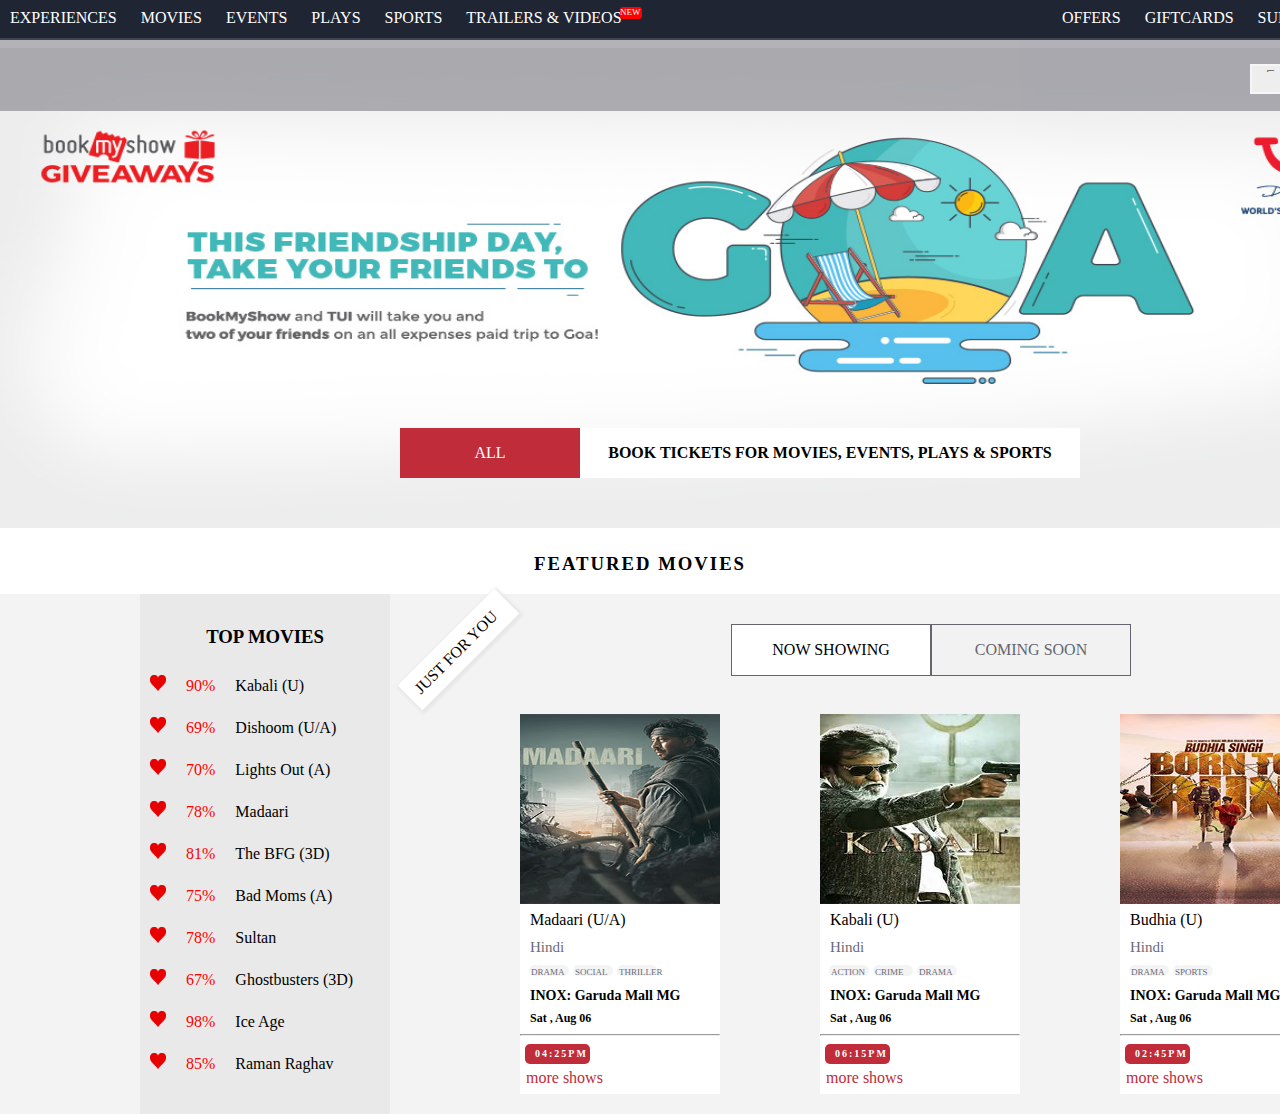
==== index.html @ c2e97b48 "Adding Files for book my show moc" ====
<html>
<head>
	<title>Book My Show </title>
	<link rel="stylesheet" type="text/css" href="./style/style.css">
	<link rel="stylesheet" type="text/css" href="./style/fonts.css">
	<script type="text/javascript" src="./js/script.js"></script>
	<script type="text/javascript">
		var loaded1 = false;
		function menuClicked(event) {
				console.log(event.innerHTML);
		}
		function bookMadaari(){

		}
		function AllMenuLoaded() {

			document.getElementById('allSubMenu').style.display = 'block';
		}

		function AllMenuUnloaded() {
			document.getElementById('allSubMenu').style.display = 'none';
		}
		function AllSubMenuLoaded() {
			
			document.getElementById('allSubMenu').style.display = 'block';
		}

		function AllSubMenuUnLoaded() {
				
			document.getElementById('allSubMenu').style.display = 'none';
		}
		function spanOver(event) {
			event.style.color = "green";
		}
		function spanOut(event) {
			event.style.color = "white";
		}

		function findCity() {
			if(!loaded1){
				document.getElementById('searchCity').style.display = 'block';
				loaded1 = true;
			}
			else {
				document.getElementById('searchCity').style.display = 'none';
				loaded1 = false;
			}
			
		}
		var IndianCities = ["Bengaluru" ,"Lucknow" , "Delhi" , "Noida"];

		function cityEntered() {
			document.getElementById('cityTable').innerHTML = "";
			var searchedCities = [];
			var searchValue = document.getElementById('cityInput').value;
			if(searchValue.length > 0){
				for(var i = 0; i<IndianCities.length ; i++){
					if(IndianCities[i].toLowerCase().indexOf(searchValue.toLowerCase()) != -1){
						searchedCities.push(IndianCities[i]);
					}
				}
				var tableBody = document.getElementById('cityTable');
				document.getElementById('searchedCities').style.display = 'block';
				for(var i = 0; i<searchedCities.length ; i++){
					var tableRow = document.createElement('tr');
					var tableCell = document.createElement('td');
					tableCell.innerHTML = searchedCities[i];
					tableCell.onmouseover = function() {cellMouseOver(this)};
					tableCell.onmouseout = function() {cellMouseOut(this)};
					tableCell.onclick = function() {cellClicked(this)};
					tableRow.appendChild(tableCell);
					tableBody.appendChild(tableRow);

				}
			}
			else {
				document.getElementById('searchedCities').style.display = 'none';
			}
		}

		function cellMouseOver(event) {
			event.style.backgroundColor = "#F0F0B0";
		}
		function cellMouseOut(event) {
			event.style.backgroundColor = "#F4F4F4";
		}
		function cellClicked(event) {
			document.getElementById('searchedCities').style.display = 'none';
			document.getElementById('citySpan').innerHTML = "You'r in "+event.innerHTML;
			document.getElementById('cityInput').value = "";
			document.getElementById('searchCity').style.display = 'none';
			loaded1 = false;
		}
	</script>
</head>
<body>
	<div id="topDiv">
		<div id="leftmenu">
			<span onmouseover="spanOver(this)" onmouseout="spanOut(this)">EXPERIENCES</span>
			<span onmouseover="spanOver(this)" onmouseout="spanOut(this)">MOVIES</span>
			<span onmouseover="spanOver(this)" onmouseout="spanOut(this)">EVENTS</span>
			<span onmouseover="spanOver(this)" onmouseout="spanOut(this)">PLAYS</span>
			<span onmouseover="spanOver(this)" onmouseout="spanOut(this)">SPORTS</span>
			<span onmouseover="spanOver(this)" onmouseout="spanOut(this)">TRAILERS & VIDEOS
				<div id="newTag">NEW</div>
			</span>
		</div>
		<div id="rightmenu">
			<span>OFFERS</span>
			<span>GIFTCARDS</span>
			<span>SUPPORT</span>
			<span id="citySpan" onclick="findCity()"><a href="#">You'r In</a></span>
		</div>
	</div>
	<div id="searchCity">
		<div id="searchCitySub">
			<input id="cityInput" type="text" name="" placeholder="ENTER YOUR CITY" onkeyup="cityEntered()" />
		</div>
	</div>
	<div id="searchedCities">
			<table class="cityTables">
				<tbody id="cityTable">
					
				</tbody>
			</table>
		</div>
	<div id="secondDiv">
		<div id="logoDiv"></div>
		<div id="langDiv">
			<select id="languageSelect" defaultValue="English">
				<option>English</option>
				<option>Hindi</option>
			</select>
		</div>
	</div>#
	<div id="carouselDiv">
		<img id="carouselimg" src="./Images/carousel1.jpg"/>
	</div>
	<div id="allSubMenu">
		<div class="subMenuAll" onclick="menuClicked(this)" onmouseover="AllMenuLoaded()" onmouseout="AllMenuUnloaded()">MOVIES</div>
		<div class="subMenuAll" onclick="menuClicked(this)" onmouseover="AllMenuLoaded()" onmouseout="AllMenuUnloaded()">EVENTS</div>
		<div class="subMenuAll" onclick="menuClicked(this)" onmouseover="AllMenuLoaded()" onmouseout="AllMenuUnloaded()">PLAYS</div>
		<div class="subMenuAll" onclick="menuClicked(this)" onmouseover="AllMenuLoaded()" onmouseout="AllMenuUnloaded()">SPORTS</div>
	</div>
	<div id="searchContainerDiv">
		<div id="searchDiv">
			<div id="allDiv" onmouseover="AllSubMenuLoaded()" onmouseleave="AllSubMenuUnLoaded()">
				<span class="spanWhite">All</span>
			</div>
			<div id="searchInnerDiv">
				<span class="spanBlack"><strong>Book Tickets for Movies, Events, Plays & Sports</strong></span>
			</div>
		</div>
	</div>
	<div id="sectionHeader">
		<h3> <span>FEATURED MOVIES </span></h3>
	</div>
	<div id="moviesDiv">
		<div id="moviesSubDiv">
			<div id="topMoviesDiv">
				<div class="topMovies">
					<h3>
						TOP MOVIES		
					</h3>
				</div>
				<div id="topMoviesList">
					<div class="movieListId"><span><img class="heart-image" src="./Images/like.jpg"/></span><span class="percent">90%</span><span class="movieName">Kabali (U)</span></div>
					<div class="movieListId"><span><img class="heart-image" src="./Images/like.jpg"/></span><span class="percent">69%</span><span class="movieName">Dishoom (U/A)</span></div>
					<div class="movieListId"><span><img class="heart-image" src="./Images/like.jpg"/></span><span class="percent">70%</span><span class="movieName">Lights Out (A)</span></div>
					<div class="movieListId"><span><img class="heart-image" src="./Images/like.jpg"/></span><span class="percent">78%</span><span class="movieName">Madaari</span></div>
					<div class="movieListId"><span><img class="heart-image" src="./Images/like.jpg"/></span><span class="percent">81%</span><span class="movieName">The BFG (3D)</span></div>
					<div class="movieListId"><span><img class="heart-image" src="./Images/like.jpg"/></span><span class="percent">75%</span><span class="movieName">Bad Moms (A)</span></div>
					<div class="movieListId"><span><img class="heart-image" src="./Images/like.jpg"/></span><span class="percent">78%</span><span class="movieName">Sultan</span></div>
					<div class="movieListId"><span><img class="heart-image" src="./Images/like.jpg"/></span><span class="percent">67%</span><span class="movieName">Ghostbusters (3D)</span></div>
					<div class="movieListId"><span><img class="heart-image" src="./Images/like.jpg"/></span><span class="percent">98%</span><span class="movieName">Ice Age</span></div>
					<div class="movieListId"><span><img class="heart-image" src="./Images/like.jpg"/></span><span class="percent">85%</span><span class="movieName">Raman Raghav</span></div>
				</div>
			</div>
			<div id="nowShowingDiv">
				<div id="justDiv">
					<span>JUST FOR YOU</span>
				</div>
				<div id="nowShowingTab">
					<div id="showing">
						<span>NOW SHOWING</span>
					</div>
					<div id="comingsoon">
						<span>COMING SOON</span>
					</div>
				</div><br/>
				<div id="movieBanner">
					<div id="movieBanner1">
						<div class="imageMovie"><img src="./Images/madaari.jpg"/></div>
						<div class="movieName"><span>Madaari (U/A)</span></div>
						<div class="movieLanguage"><span>Hindi</span></div>
						<div class="jonner">
							<div class="jonnerItem">DRAMA</div>
							<div class="jonnerItem">SOCIAL</div>
							<div class="jonnerItem">THRILLER</div>
						</div>
						<div class="hallName">
							<span>
								<strong>INOX: Garuda Mall MG</strong>
							</span>
						</div>
						<div class="movieDate">
							<span>
								<strong>Sat , Aug 06</strong>
							</span>
						</div>
						<div>
							<hr/>
						</div>
						<div class="movieTime">
							<span><a href="book.html"><strong>04:25PM</strong></a></span>
						</div>
						<div class="moreShows">
							<span>
								more shows
							</span>
						</div>
					</div>
					<div id="movieBanner2">
						<div class="imageMovie"><img src="./Images/kabali.jpg"/></div>
						<div class="movieName"><span>Kabali (U)</span></div>
						<div class="movieLanguage"><span>Hindi</span></div>
						<div class="jonner">
							<div class="jonnerItem">ACTION</div>
							<div class="jonnerItem">CRIME</div>
							<div class="jonnerItem">DRAMA</div>
						</div>
						<div class="hallName">
							<span>
								<strong>INOX: Garuda Mall MG</strong>
							</span>
						</div>
						<div class="movieDate">
							<span>
								<strong>Sat , Aug 06</strong>
							</span>
						</div>
						<div>
							<hr/>
						</div>
						<div class="movieTime">
							<span><strong>06:15PM</strong></span>
						</div>
						<div class="moreShows">
							<span>
								more shows
							</span>
						</div>
					</div>
					<div id="movieBanner3">
						<div class="imageMovie"><img src="./Images/budhia.jpg"/></div>
						<div class="movieName"><span>Budhia (U)</span></div>
						<div class="movieLanguage"><span>Hindi</span></div>
						<div class="jonner">
							<div class="jonnerItem">DRAMA</div>
							<div class="jonnerItem">SPORTS</div>
						</div>
						<div class="hallName">
							<span>
								<strong>INOX: Garuda Mall MG</strong>
							</span>
						</div>
						<div class="movieDate">
							<span>
								<strong>Sat , Aug 06</strong>
							</span>
						</div>
						<div>
							<hr/>
						</div>
						<div class="movieTime">
							<span><strong>02:45PM</strong></span>
						</div>
						<div class="moreShows">
							<span>
								more shows
							</span>
						</div>
					</div>
				</div>
			</div>
		</div>
	</div>
</body>
</html>
---- style/style.css ----
body , html {
	margin : 0;
	padding : 0;
}
#leftmenu {
	float:left;
	margin-top: 9px;
	height: 40px;
	text-transform: uppercase;
}

#leftmenu span {
	color: white;
}

#rightmenu {
	float: right;
	color : white;
	margin-top: 9px;
	height: 40px;
	text-transform: uppercase;
}
#topDiv{
	background-color: #1F2533;
	width: 1430px;
	height: 40px;	
	position: fixed;
}

#langDiv {
	float: right;
	margin-right: 80px;
	margin-top: -12px;
}

#languageSelect {
	width: 100px;
	margin-bottom: 20px;
	padding-bottom: 20px;
	height: 30px;
	border : 2px solid white;
	padding-left: 10px;
	margin-left: 10px;
}

#secondDiv {
	width: 1430px;
	height:35px;
	padding-top: 38px;
	position: fixed;
	margin-top: 38px;
	opacity: 0.5;
	background-color: #656570;
}

div  div span {
	margin-left: 10px;
	margin-right: 10px;
}

.spanWhite {
	color: white;
	text-transform: uppercase;
}

.spanBlack {
	color: black;
	text-transform: uppercase;
}
#newTag {
	background-color: red;
	width: 22px;
	height: 12px;
	font-size: 9px;
	border-radius: 3px;
	position: absolute;
	margin-left: 620px;
	margin-top: -20px;
}

#newTagSpan {
	color: white;
}

#carouselDiv {
	width: 1430px;
	height: 250px;
	padding-top: 30px;
}

#carouselimg {
	width: 1430px;
	height: 480px;
}

#searchContainerDiv {
	width: 1430px;
	margin-top: 130px;
	z-index: 100;
	position: relative;
}

#searchDiv {
	width: 100%;
	display: flex;
}

#allDiv {
	background-color: #C02C3A;
	width: 180px;
	height: 50px;
	text-align: center;
	line-height: 50px;
	margin-left: 400px;
}


#searchInnerDiv {
	background-color: white;
	text-align: center;
	width: 500px;
	height: 50px;
	line-height: 50px;
}

#sectionHeader {
	margin-top: 75px;
	text-align: center;
	letter-spacing: 2px;
}

div h3 span {
	text-transform: uppercase;
}

#moviesDiv {
	width: 1430px;
	height: 500px;
}

#moviesSubDiv{
	width: 1430px;
	height: 520px;
	display: inline-flex;
	background-color: #F3F3F3;
}

#topMoviesDiv {
	margin-left: 140px;
	background-color: #E9E9E9;
	height: 520px;
	width: 250px;
}

.topMovies {
	width: 250px;
	height: 50px;
	line-height: 50px;
	text-align: center;
	margin-bottom: -19px;
}

h3 {
	text-transform: uppercase;
}
#topMoviesList {
	width: 250px;
	height: auto;
	margin-top: 32px;
}

.heart-image{
	width: 16px;
	height: 16px;
}
.percent {
	color: red;
}

.movieListId {
	margin-top: 22px;
}

.movieName {
	font-family: Verdana;
}

#nowShowingDiv {
	
	height: 480px;
	width: 1200px;
}

#justDiv {
	width: 137px;
	height: 35px;
	background-color: white;
	line-height: 35px;
	transform: rotate(-45deg);
	margin-top: 38px;
	box-shadow: 0 2px 3px 2px #E7E7E7;
	display: inline-block;
}

#nowShowingTab {
	display: inline-flex;
	width: 400px;
	height: 50px;
	margin-left: 200px;
	margin-right: auto;
	margin-top : 30px;
}

#searchCity {
	display: none;
	position: absolute;
	margin-left: 1200px; 
	margin-top: 40px;
	width : 300px;
	height: 60px;
	background-color: #F4F4F4;
	z-index: 100;
	line-height: 60px;
	text-align: center;
	border-radius: 8px;
}
#searchCitySub {
	margin-top: 10px;
	width: 150px;
	height: 50px;
	margin-left: 35px;
	border-radius: 8px;
}

#searchCitySub input {
	border-radius: 8px;
	width: 150px;
	height: 40px;
	box-shadow: 0 2px 3px 2px #E7E7E7;
	text-align: center;
}

#citySpan {
	text-decoration: none;
	color: red;
}

#showing {
	width: 200px;
	height: 50px;
	background-color: white;
	line-height: 50px;
	text-align: center;
	border : 1px solid #656570;
}

#comingsoon {
	width: 200px;
	height: 50px;
	background-color: #F2F2F2;
	color: #656570;
	line-height: 50px;
	text-align: center;
	border : 1px solid #656570;
}

#movieBanner {
	display: inline-flex;
}

#movieBanner1 {
	display: inline-block;
	margin-left: 130px;
	margin-top: 40px;
	width: 200px;
	height: 380px;
	background-color: white;
}
#movieBanner2 {
	display: inline-block;
	margin-left: 100px;
	margin-top: 40px;
	width: 200px;
	height: 380px;
	background-color: white;
}
#movieBanner3 {
	display: inline-block;
	margin-left: 100px;
	margin-top: 40px;
	width: 200px;
	height: 380px;
	background-color: white;
}

.imageMovie img {
	width: 200px;
	height: 190px;
}

.movieName {
	margin-top: 7px;
	font-family: Verdana;
}

.movieLanguage {
	margin-top: 10px;
	font-size: 15px;
	color: #6B6B76;
}

.jonner {
	display: inline-block;
	margin-top: 5px;
	margin-left: 9px;
}
.jonnerItem {
	display: inline-block;
	font-size: 9px;
	width: 36px;
	height: 7px;
	background-color: #F4F4F4;
	border : 2px solid #F4F4F4;
	color :#6B6B76 ;
	border-radius: 8px;
}

.hallName {
	margin-top: 9px;
	font-size: 14px;
}

#allSubMenu {
	position: absolute;
	z-index: 100;
	width: 180px;
	height: 200px;
	background-color: #C02C3A;
	color: white;
	margin-left: 400px;
	margin-top: 180px;
	display: none;
}

.movieDate {
	margin-top: 7px;
	font-size: 12px;
}

.movieTime {
	margin-top: 8px;
	width: 65px;
	height: 20px;
	font-size: 10px;
	line-height: 20px;
	background-color: #C02C39;
	color: white;
	letter-spacing: 2px;
	margin-left: 5px;
	border-radius: 5px;
}

.movieTime a {
	text-decoration: none;
	color: white;
}

.cityTables td {
	text-align: center;
	width: 150px;
	height: 40px;
	line-height: 40px;
	text-align: center;
	background-color: #F4F4F4;
	border-bottom-width: 5px;
	border-color: black;
	letter-spacing: 2px;
}


.cityTables tr {
	width: 150px;
	height: 40px;
	line-height: 40px;
	text-align: center;
	border-radius: 8px;
}

.cityTables {
	height: auto;
	width: 150px;
}

#searchedCities {
	display: none;
	width: 150px;
	height: auto;
	position: absolute;
	background-color: #F4F4F4;
	margin-left: 1235px;
	margin-top: 90px;
	z-index: 100;
	border-radius: 8px;
}

.moreShows {
	margin-top: 5px;
	margin-left: -4px;
	color: #C02C39;
}

.subMenuAll {
	width: 180px;
	height: 50px;
	line-height: 50px;
	text-align: center;
	text-transform: uppercase;
}
---- style/fonts.css ----
@font-face{font-family:'Jenna Sue';src:url(//in.bmscdn.com/webin/fonts/jennasue/jennasue-webfont.eot);src:url(//in.bmscdn.com/webin/fonts/jennasue/jennasue-webfont.eot?#iefix) format('embedded-opentype'),url(//in.bmscdn.com/webin/fonts/jennasue/jennasue-webfont.woff) format('woff'),url(//in.bmscdn.com/webin/fonts/jennasue/jennasue-webfont.ttf) format('truetype'),url(//in.bmscdn.com/webin/fonts/jennasue/jennasue-webfont.svg#CreativeBlockBBBold) format('svg')}
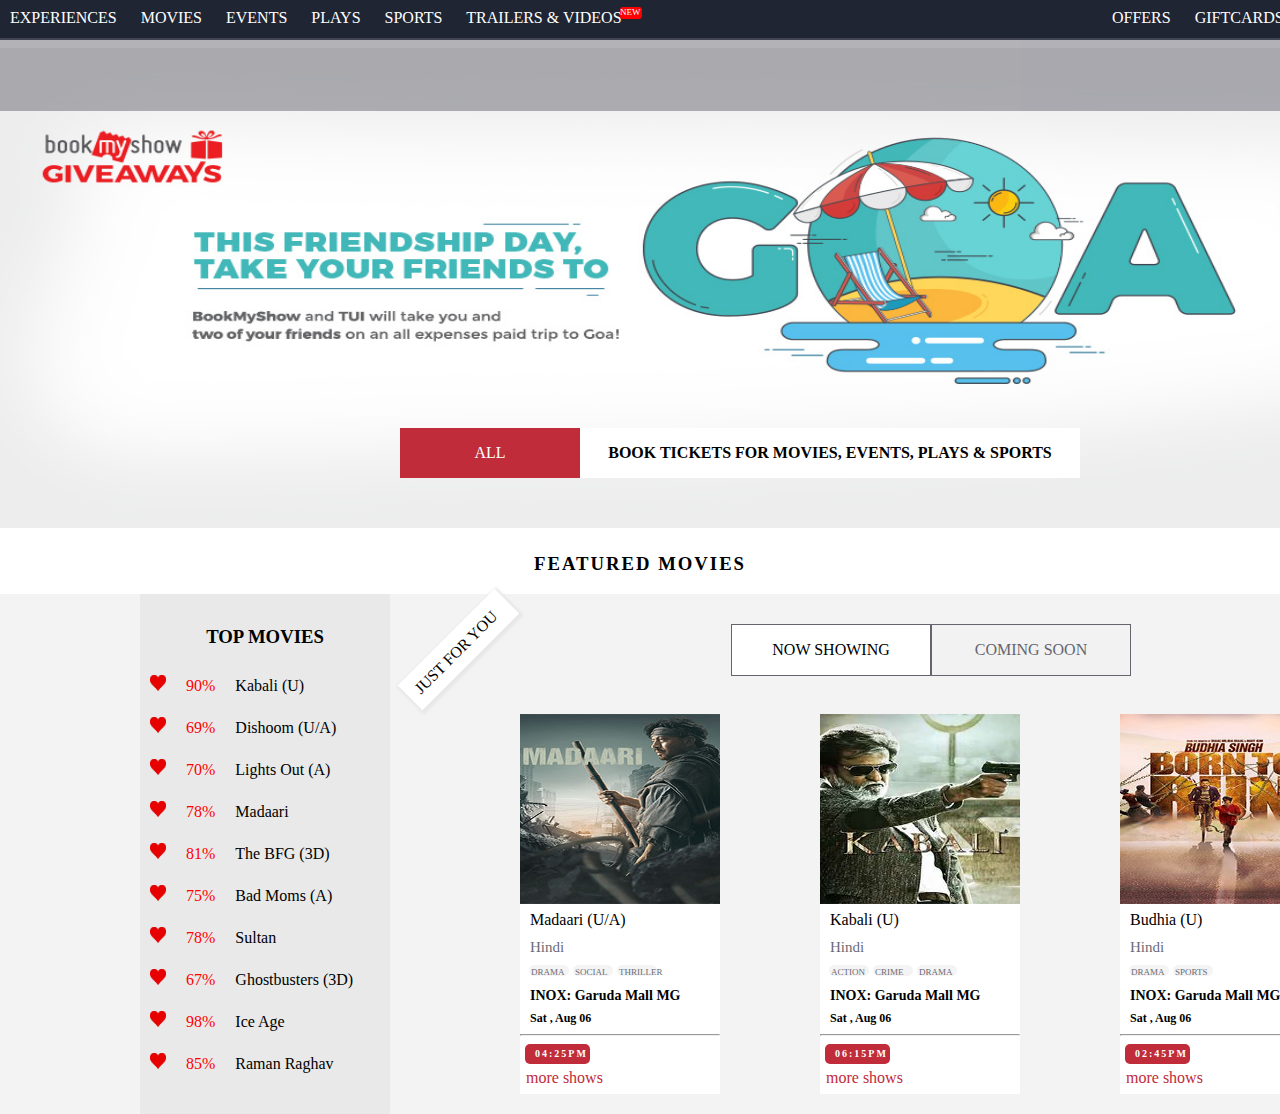
==== commit fdee221a: "fixed window issue" ====
--- a/index.html
+++ b/index.html
@@ -3,8 +3,17 @@
 	<title>Book My Show </title>
 	<link rel="stylesheet" type="text/css" href="./style/style.css">
 	<link rel="stylesheet" type="text/css" href="./style/fonts.css">
-	<script type="text/javascript" src="./js/script.js"></script>
 	<script type="text/javascript">
+		function loaded() {
+		setInterval("changeCarousel()" , 3000);
+		}
+		var imageCount = 1;
+		function changeCarousel(){
+			console.log("rohit");
+			var imagesArray = ["./Images/carousel1.jpg","./Images/carousel2.jpg","./Images/carousel3.jpg","./Images/carousel4.jpg"];
+			document.getElementById('carouselimg').src = imagesArray[imageCount];
+			imageCount = (imageCount + 1)%4;
+		}
 		var loaded1 = false;
 		function menuClicked(event) {
 				console.log(event.innerHTML);
@@ -93,7 +102,8 @@
 		}
 	</script>
 </head>
-<body>
+<body onload="loaded()">
+<div id="all">
 	<div id="topDiv">
 		<div id="leftmenu">
 			<span onmouseover="spanOver(this)" onmouseout="spanOut(this)">EXPERIENCES</span>
@@ -285,5 +295,6 @@
 			</div>
 		</div>
 	</div>
+</div>
 </body>
 </html>--- a/style/style.css
+++ b/style/style.css
@@ -11,6 +11,11 @@
 
 #leftmenu span {
 	color: white;
+}
+
+#all {
+	margin : 0;
+	padding: 0;
 }
 
 #rightmenu {
@@ -22,9 +27,9 @@
 }
 #topDiv{
 	background-color: #1F2533;
-	width: 1430px;
+	width: 1480px;
 	height: 40px;	
-	position: fixed;
+	position: fixed;xx
 }
 
 #langDiv {
@@ -44,7 +49,7 @@
 }
 
 #secondDiv {
-	width: 1430px;
+	width: 1480px;
 	height:35px;
 	padding-top: 38px;
 	position: fixed;
@@ -83,18 +88,18 @@
 }
 
 #carouselDiv {
-	width: 1430px;
+	width: 1480px;
 	height: 250px;
 	padding-top: 30px;
 }
 
 #carouselimg {
-	width: 1430px;
+	width: 1480px;
 	height: 480px;
 }
 
 #searchContainerDiv {
-	width: 1430px;
+	width: 1480px;
 	margin-top: 130px;
 	z-index: 100;
 	position: relative;
@@ -391,6 +396,7 @@
 	width: 150px;
 }
 
+
 #searchedCities {
 	display: none;
 	width: 150px;
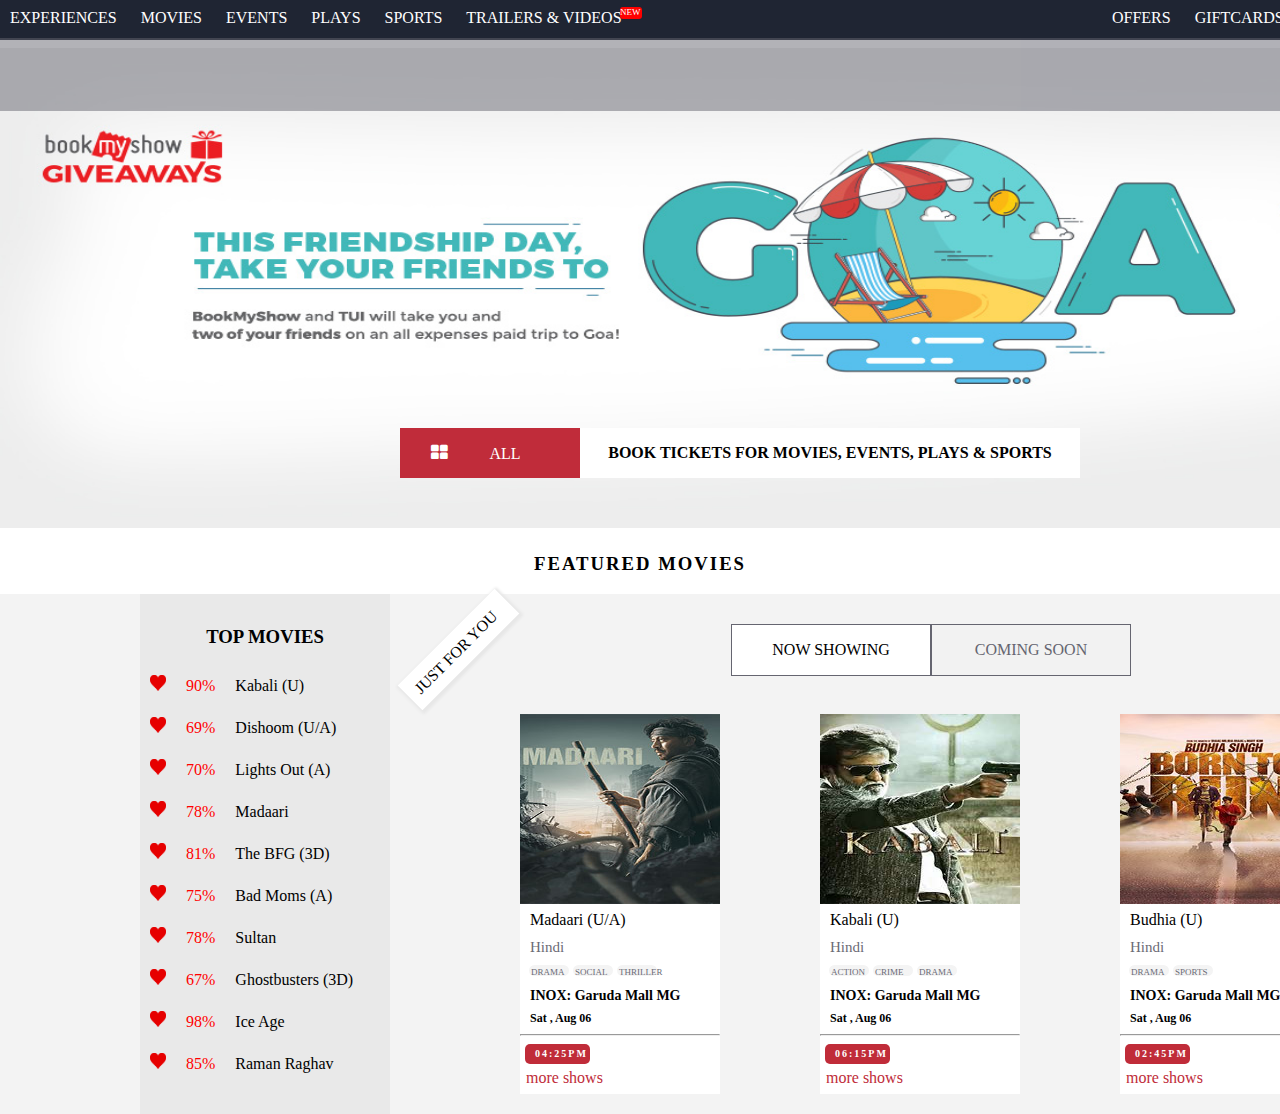
==== commit 66a66e26: "Adding icons" ====
--- a/index.html
+++ b/index.html
@@ -3,6 +3,7 @@
 	<title>Book My Show </title>
 	<link rel="stylesheet" type="text/css" href="./style/style.css">
 	<link rel="stylesheet" type="text/css" href="./style/fonts.css">
+	<link rel="stylesheet" href="http://cdnjs.cloudflare.com/ajax/libs/font-awesome/4.6.3/css/font-awesome.min.css">
 	<script type="text/javascript">
 		function loaded() {
 		setInterval("changeCarousel()" , 3000);
@@ -147,10 +148,10 @@
 		<img id="carouselimg" src="./Images/carousel1.jpg"/>
 	</div>
 	<div id="allSubMenu">
-		<div class="subMenuAll" onclick="menuClicked(this)" onmouseover="AllMenuLoaded()" onmouseout="AllMenuUnloaded()">MOVIES</div>
-		<div class="subMenuAll" onclick="menuClicked(this)" onmouseover="AllMenuLoaded()" onmouseout="AllMenuUnloaded()">EVENTS</div>
-		<div class="subMenuAll" onclick="menuClicked(this)" onmouseover="AllMenuLoaded()" onmouseout="AllMenuUnloaded()">PLAYS</div>
-		<div class="subMenuAll" onclick="menuClicked(this)" onmouseover="AllMenuLoaded()" onmouseout="AllMenuUnloaded()">SPORTS</div>
+		<div id="movies_icon" class="subMenuAll" onclick="menuClicked(this)" onmouseover="AllMenuLoaded()" onmouseout="AllMenuUnloaded()">MOVIES</div>
+		<div id="events_icon" class="subMenuAll" onclick="menuClicked(this)" onmouseover="AllMenuLoaded()" onmouseout="AllMenuUnloaded()">EVENTS</div>
+		<div id="plays_icon" class="subMenuAll" onclick="menuClicked(this)" onmouseover="AllMenuLoaded()" onmouseout="AllMenuUnloaded()">PLAYS</div>
+		<div id="sports_icon" class="subMenuAll" onclick="menuClicked(this)" onmouseover="AllMenuLoaded()" onmouseout="AllMenuUnloaded()">SPORTS</div>
 	</div>
 	<div id="searchContainerDiv">
 		<div id="searchDiv">
--- a/style/style.css
+++ b/style/style.css
@@ -13,6 +13,75 @@
 	color: white;
 }
 
+#movies_icon:before {
+	content: "\f00c";
+    font-family: FontAwesome;
+    font-style: normal;
+    font-weight: normal;
+    text-decoration: inherit;
+/*--adjust as necessary--*/
+    color: white;
+    font-size: 18px;
+    padding-right: 0.5em;
+    position: absolute;
+    left: 30;
+}
+
+#events_icon:before {
+	content: "\f001";
+    font-family: FontAwesome;
+    font-style: normal;
+    font-weight: normal;
+    text-decoration: inherit;
+/*--adjust as necessary--*/
+    color: white;
+    font-size: 18px;
+    padding-right: 0.5em;
+    position: absolute;
+    left: 30;
+}
+
+#plays_icon:before {
+	content: "\f144";
+    font-family: FontAwesome;
+    font-style: normal;
+    font-weight: normal;
+    text-decoration: inherit;
+/*--adjust as necessary--*/
+    color: white;
+    font-size: 18px;
+    padding-right: 0.5em;
+    position: absolute;
+    left: 30;
+}
+
+#allDiv:before {
+	content: "\f009";
+    font-family: FontAwesome;
+    font-style: normal;
+    font-weight: normal;
+    text-decoration: inherit;
+/*--adjust as necessary--*/
+    color: white;
+    font-size: 18px;
+    padding-right: 0.5em;
+    position: relative;
+    left : -18;
+}
+
+#sports_icon:before {
+	content: "\f1e3";
+    font-family: FontAwesome;
+    font-style: normal;
+    font-weight: normal;
+    text-decoration: inherit;
+/*--adjust as necessary--*/
+    color: white;
+    font-size: 18px;
+    padding-right: 0.5em;
+    position: absolute;
+    left: 30;
+}
 #all {
 	margin : 0;
 	padding: 0;
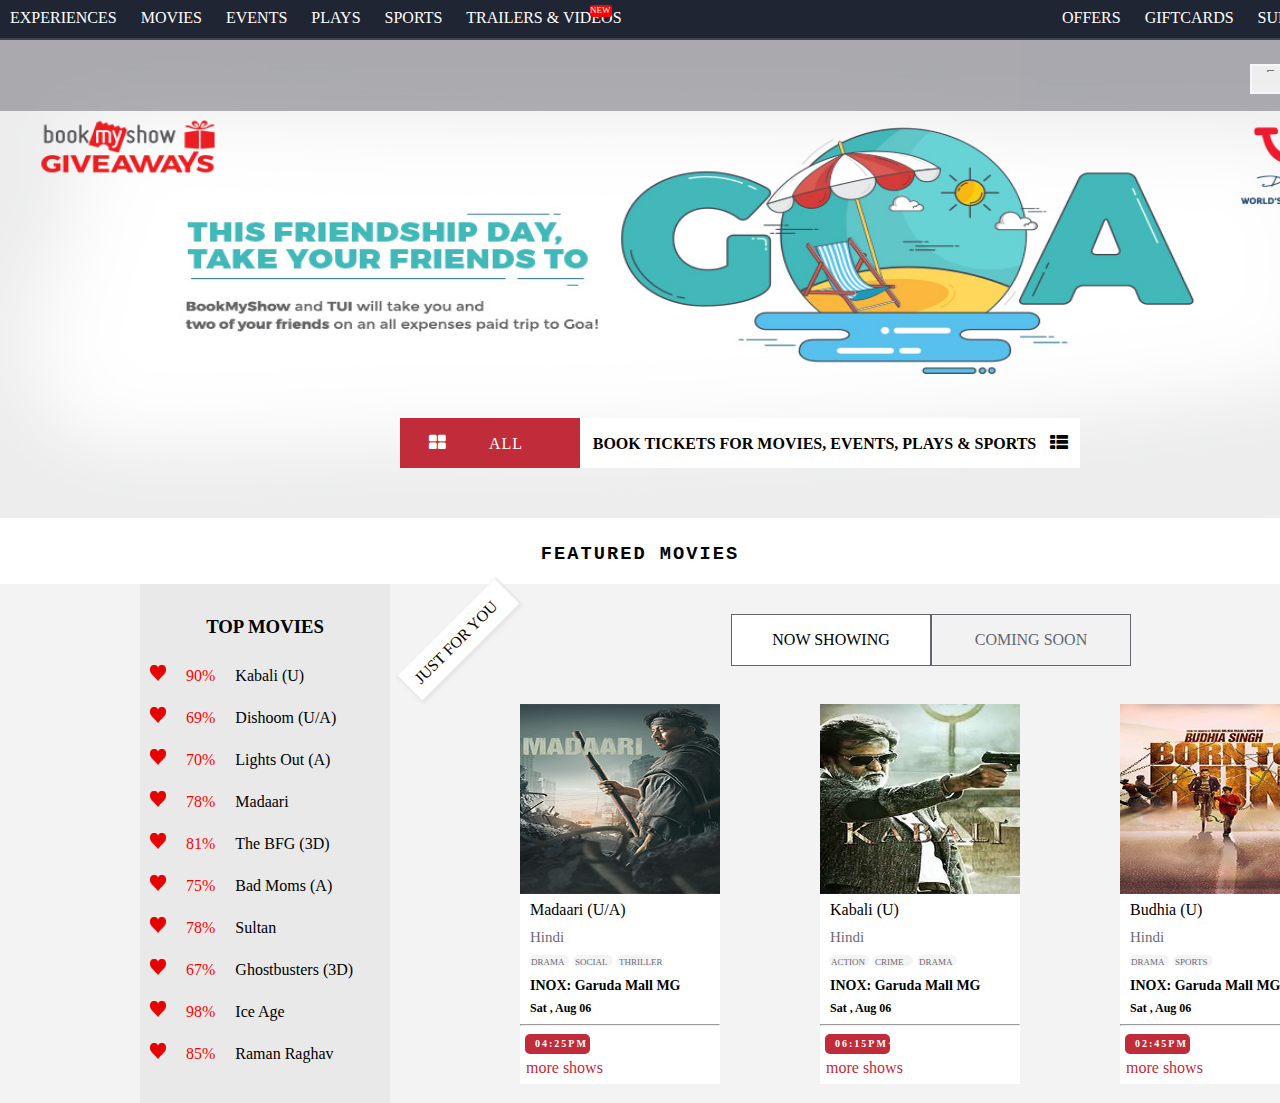
==== commit 18f1c3b8: "Making more changes" ====
--- a/index.html
+++ b/index.html
@@ -6,6 +6,12 @@
 	<link rel="stylesheet" href="http://cdnjs.cloudflare.com/ajax/libs/font-awesome/4.6.3/css/font-awesome.min.css">
 	<script type="text/javascript">
 		function loaded() {
+			document.getElementById('firstMovieImg').src = './Images/madaari.jpg';
+			document.getElementById('movieNam').innerHTML = 'Madaari (U/A)';
+			document.getElementById('secondMovieImg').src = './Images/kabali.jpg';
+			document.getElementById('movieNam2').innerHTML = 'Kabali (U)';
+			document.getElementById('thirdMovieImg').src = './Images/budhia.jpg';
+			document.getElementById('movieNam3').innerHTML = 'Budhia (U)';
 		setInterval("changeCarousel()" , 3000);
 		}
 		var imageCount = 1;
@@ -100,6 +106,55 @@
 			document.getElementById('cityInput').value = "";
 			document.getElementById('searchCity').style.display = 'none';
 			loaded1 = false;
+		}
+
+		function showComingSoonMovies(){
+			document.getElementById('firstMovieImg').src = './Images/daro.jpg';
+			document.getElementById('movieNam').innerHTML = 'Mohenjo Daro (U/A)';
+			document.getElementById('secondMovieImg').src = './Images/sultan.jpg';
+			document.getElementById('movieNam2').innerHTML = 'Sultan (U)';
+			document.getElementById('thirdMovieImg').src = './Images/suicide.jpg';
+			document.getElementById('movieNam3').innerHTML = 'Suicide Squad (A)';
+
+			document.getElementById('movieHall').style.display = 'none';
+			document.getElementById('movieDates').style.display = 'none';
+			document.getElementById('movieTimes').style.display = 'none';
+			document.getElementById('movieHall2').style.display = 'none';
+			document.getElementById('movieDates2').style.display = 'none';
+			document.getElementById('movieTimes2').style.display = 'none';
+			document.getElementById('movieHall3').style.display = 'none';
+			document.getElementById('movieDates3').style.display = 'none';
+			document.getElementById('movieTimes3').style.display = 'none';
+
+			document.getElementById('comingsoon').style.backgroundColor = 'white';
+			document.getElementById('comingsoon').style.color = 'black';
+			document.getElementById('showing').style.backgroundColor = '#F2F2F2';
+			document.getElementById('showing').style.color = '#656570';
+		}
+
+		function showNowShowingMovies() {
+			document.getElementById('firstMovieImg').src = './Images/madaari.jpg';
+			document.getElementById('movieNam').innerHTML = 'Madaari (U/A)';
+			document.getElementById('secondMovieImg').src = './Images/kabali.jpg';
+			document.getElementById('movieNam2').innerHTML = 'Kabali (U)';
+			document.getElementById('thirdMovieImg').src = './Images/budhia.jpg';
+			document.getElementById('movieNam3').innerHTML = 'Budhia (U)';
+			document.getElementById('movieHall').style.display = 'block';
+			document.getElementById('movieDates').style.display = 'block';
+			document.getElementById('movieTimes').style.display = 'block';
+
+			document.getElementById('movieHall2').style.display = 'block';
+			document.getElementById('movieDates2').style.display = 'block';
+			document.getElementById('movieTimes2').style.display = 'block';
+
+			document.getElementById('movieHall3').style.display = 'block';
+			document.getElementById('movieDates3').style.display = 'block';
+			document.getElementById('movieTimes3').style.display = 'block';
+			document.getElementById('showing').style.backgroundColor = 'white';
+			document.getElementById('showing').style.color = 'black';
+			document.getElementById('comingsoon').style.backgroundColor = '#F2F2F2';
+			document.getElementById('comingsoon').style.color = '#656570';
+
 		}
 	</script>
 </head>
@@ -192,29 +247,29 @@
 					<span>JUST FOR YOU</span>
 				</div>
 				<div id="nowShowingTab">
-					<div id="showing">
+					<div id="showing" onclick="showNowShowingMovies()">
 						<span>NOW SHOWING</span>
 					</div>
-					<div id="comingsoon">
+					<div id="comingsoon" onclick="showComingSoonMovies()">
 						<span>COMING SOON</span>
 					</div>
 				</div><br/>
 				<div id="movieBanner">
 					<div id="movieBanner1">
-						<div class="imageMovie"><img src="./Images/madaari.jpg"/></div>
-						<div class="movieName"><span>Madaari (U/A)</span></div>
+						<div class="imageMovie"><img id="firstMovieImg" /></div>
+						<div class="movieName"><span id="movieNam"></span></div>
 						<div class="movieLanguage"><span>Hindi</span></div>
 						<div class="jonner">
 							<div class="jonnerItem">DRAMA</div>
 							<div class="jonnerItem">SOCIAL</div>
 							<div class="jonnerItem">THRILLER</div>
 						</div>
-						<div class="hallName">
+						<div id="movieHall" class="hallName">
 							<span>
 								<strong>INOX: Garuda Mall MG</strong>
 							</span>
 						</div>
-						<div class="movieDate">
+						<div id="movieDates" class="movieDate">
 							<span>
 								<strong>Sat , Aug 06</strong>
 							</span>
@@ -222,30 +277,30 @@
 						<div>
 							<hr/>
 						</div>
-						<div class="movieTime">
-							<span><a href="book.html"><strong>04:25PM</strong></a></span>
-						</div>
-						<div class="moreShows">
+						<div id="movieTimes" class="movieTime">
+							<span><a href="book.html?movieName=Madaari(U/A)&showTime=04:25PM"><strong>04:25PM</strong></a></span>
+						</div>
+						<div id="moreShows" class="moreShows">
 							<span>
 								more shows
 							</span>
 						</div>
 					</div>
 					<div id="movieBanner2">
-						<div class="imageMovie"><img src="./Images/kabali.jpg"/></div>
-						<div class="movieName"><span>Kabali (U)</span></div>
+						<div class="imageMovie"><img id="secondMovieImg" /></div>
+						<div class="movieName"><span id="movieNam2"></span></div>
 						<div class="movieLanguage"><span>Hindi</span></div>
 						<div class="jonner">
 							<div class="jonnerItem">ACTION</div>
 							<div class="jonnerItem">CRIME</div>
 							<div class="jonnerItem">DRAMA</div>
 						</div>
-						<div class="hallName">
+						<div id="movieHall2" class="hallName">
 							<span>
 								<strong>INOX: Garuda Mall MG</strong>
 							</span>
 						</div>
-						<div class="movieDate">
+						<div id="movieDates2" class="movieDate">
 							<span>
 								<strong>Sat , Aug 06</strong>
 							</span>
@@ -253,8 +308,8 @@
 						<div>
 							<hr/>
 						</div>
-						<div class="movieTime">
-							<span><strong>06:15PM</strong></span>
+						<div id="movieTimes2" class="movieTime">
+							<span><a href="book.html?movieName=Kabali(U)&showTime=06:15PM"><strong>06:15PM</strong><</a>/span>
 						</div>
 						<div class="moreShows">
 							<span>
@@ -263,19 +318,19 @@
 						</div>
 					</div>
 					<div id="movieBanner3">
-						<div class="imageMovie"><img src="./Images/budhia.jpg"/></div>
-						<div class="movieName"><span>Budhia (U)</span></div>
+						<div class="imageMovie"><img id="thirdMovieImg" /></div>
+						<div class="movieName"><span id="movieNam3"></span></div>
 						<div class="movieLanguage"><span>Hindi</span></div>
 						<div class="jonner">
 							<div class="jonnerItem">DRAMA</div>
 							<div class="jonnerItem">SPORTS</div>
 						</div>
-						<div class="hallName">
+						<div id="movieHall3" class="hallName">
 							<span>
 								<strong>INOX: Garuda Mall MG</strong>
 							</span>
 						</div>
-						<div class="movieDate">
+						<div id="movieDates3" class="movieDate">
 							<span>
 								<strong>Sat , Aug 06</strong>
 							</span>
@@ -283,8 +338,8 @@
 						<div>
 							<hr/>
 						</div>
-						<div class="movieTime">
-							<span><strong>02:45PM</strong></span>
+						<div id="movieTimes3" class="movieTime">
+							<span><a href="book.html?movieName=Budhia(U)&showTime=02:45PM"><strong>02:45PM</strong></a></span>
 						</div>
 						<div class="moreShows">
 							<span>
--- a/style/style.css
+++ b/style/style.css
@@ -7,6 +7,7 @@
 	margin-top: 9px;
 	height: 40px;
 	text-transform: uppercase;
+	font-family: Optima;
 }
 
 #leftmenu span {
@@ -88,17 +89,19 @@
 }
 
 #rightmenu {
-	float: right;
 	color : white;
 	margin-top: 9px;
 	height: 40px;
 	text-transform: uppercase;
+	font-family: Optima;
 }
 #topDiv{
 	background-color: #1F2533;
-	width: 1480px;
+	width: 1430px;
 	height: 40px;	
-	position: fixed;xx
+	position: fixed;
+	display: flex;
+	justify-content: space-between;
 }
 
 #langDiv {
@@ -118,7 +121,7 @@
 }
 
 #secondDiv {
-	width: 1480px;
+	width: 1430px;
 	height:35px;
 	padding-top: 38px;
 	position: fixed;
@@ -148,8 +151,9 @@
 	font-size: 9px;
 	border-radius: 3px;
 	position: absolute;
-	margin-left: 620px;
-	margin-top: -20px;
+	margin-left: 590px;
+	margin-top: -22px;
+	font-family: Optima;
 }
 
 #newTagSpan {
@@ -157,18 +161,18 @@
 }
 
 #carouselDiv {
-	width: 1480px;
+	width: 1430px;
 	height: 250px;
-	padding-top: 30px;
+	padding-top: 20px;
 }
 
 #carouselimg {
-	width: 1480px;
+	width: 1430px;
 	height: 480px;
 }
 
 #searchContainerDiv {
-	width: 1480px;
+	width: 1430px;
 	margin-top: 130px;
 	z-index: 100;
 	position: relative;
@@ -186,6 +190,8 @@
 	text-align: center;
 	line-height: 50px;
 	margin-left: 400px;
+	font-family: "Lucida Grande";
+	letter-spacing: 1px;
 }
 
 
@@ -195,12 +201,27 @@
 	width: 500px;
 	height: 50px;
 	line-height: 50px;
+	font-family: "Lucida Grande";
+}
+
+#searchInnerDiv:after {
+	content: "\f00b";
+    font-family: FontAwesome;
+    font-style: normal;
+    font-weight: normal;
+    text-decoration: inherit;
+/*--adjust as necessary--*/
+    color: black;
+    font-size: 18px;
+    padding-right: 0.5em;
+    position: relative;
 }
 
 #sectionHeader {
 	margin-top: 75px;
 	text-align: center;
 	letter-spacing: 2px;
+	font-family: "Lucida Console", "Lucida Sans Typewriter", monaco, "Bitstream Vera Sans Mono", monospace;
 }
 
 div h3 span {
@@ -224,6 +245,7 @@
 	background-color: #E9E9E9;
 	height: 520px;
 	width: 250px;
+	font-family: "Optima";
 }
 
 .topMovies {
@@ -241,6 +263,11 @@
 	width: 250px;
 	height: auto;
 	margin-top: 32px;
+	font-family: "Big Caslon", "Book Antiqua", "Palatino Linotype", Georgia, serif;
+}
+
+#topMoviesList span {
+	font-family: "Big Caslon", "Book Antiqua", "Palatino Linotype", Georgia, serif;
 }
 
 .heart-image{
@@ -263,6 +290,7 @@
 	
 	height: 480px;
 	width: 1200px;
+	font-family: Palatino, "Palatino Linotype", "Palatino LT STD", "Book Antiqua", Georgia, serif;
 }
 
 #justDiv {
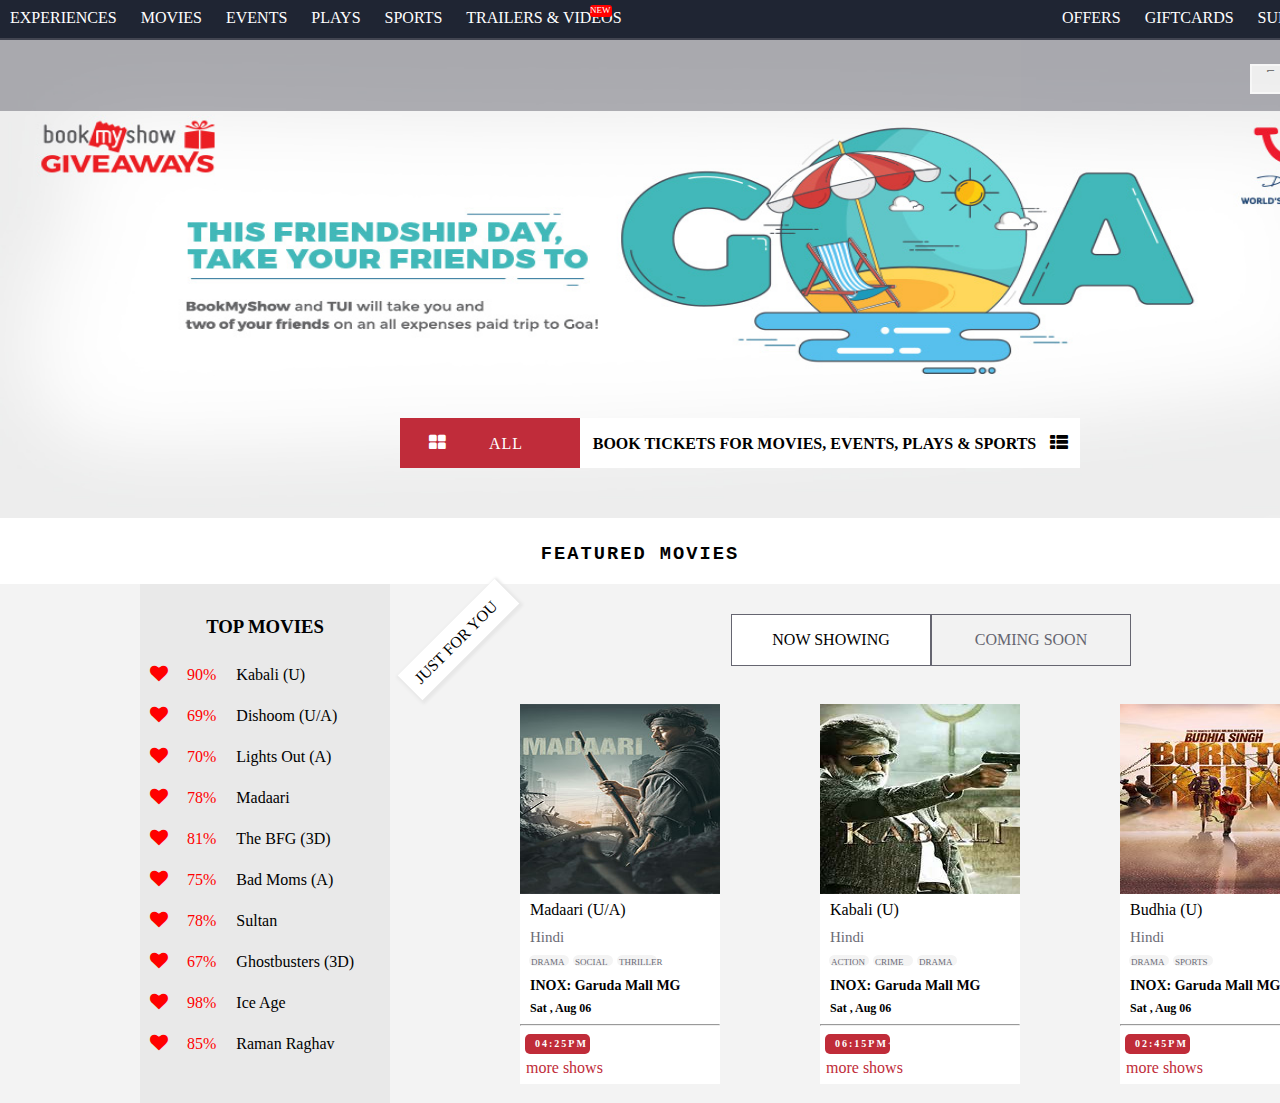
==== commit 6412f284: "more change" ====
--- a/index.html
+++ b/index.html
@@ -230,16 +230,16 @@
 					</h3>
 				</div>
 				<div id="topMoviesList">
-					<div class="movieListId"><span><img class="heart-image" src="./Images/like.jpg"/></span><span class="percent">90%</span><span class="movieName">Kabali (U)</span></div>
-					<div class="movieListId"><span><img class="heart-image" src="./Images/like.jpg"/></span><span class="percent">69%</span><span class="movieName">Dishoom (U/A)</span></div>
-					<div class="movieListId"><span><img class="heart-image" src="./Images/like.jpg"/></span><span class="percent">70%</span><span class="movieName">Lights Out (A)</span></div>
-					<div class="movieListId"><span><img class="heart-image" src="./Images/like.jpg"/></span><span class="percent">78%</span><span class="movieName">Madaari</span></div>
-					<div class="movieListId"><span><img class="heart-image" src="./Images/like.jpg"/></span><span class="percent">81%</span><span class="movieName">The BFG (3D)</span></div>
-					<div class="movieListId"><span><img class="heart-image" src="./Images/like.jpg"/></span><span class="percent">75%</span><span class="movieName">Bad Moms (A)</span></div>
-					<div class="movieListId"><span><img class="heart-image" src="./Images/like.jpg"/></span><span class="percent">78%</span><span class="movieName">Sultan</span></div>
-					<div class="movieListId"><span><img class="heart-image" src="./Images/like.jpg"/></span><span class="percent">67%</span><span class="movieName">Ghostbusters (3D)</span></div>
-					<div class="movieListId"><span><img class="heart-image" src="./Images/like.jpg"/></span><span class="percent">98%</span><span class="movieName">Ice Age</span></div>
-					<div class="movieListId"><span><img class="heart-image" src="./Images/like.jpg"/></span><span class="percent">85%</span><span class="movieName">Raman Raghav</span></div>
+					<div class="movieListId"><span class="percent">90%</span><span class="movieName">Kabali (U)</span></div>
+					<div class="movieListId"><span class="percent">69%</span><span class="movieName">Dishoom (U/A)</span></div>
+					<div class="movieListId"><span class="percent">70%</span><span class="movieName">Lights Out (A)</span></div>
+					<div class="movieListId"><span class="percent">78%</span><span class="movieName">Madaari</span></div>
+					<div class="movieListId"><span class="percent">81%</span><span class="movieName">The BFG (3D)</span></div>
+					<div class="movieListId"><span class="percent">75%</span><span class="movieName">Bad Moms (A)</span></div>
+					<div class="movieListId"><span class="percent">78%</span><span class="movieName">Sultan</span></div>
+					<div class="movieListId"><span class="percent">67%</span><span class="movieName">Ghostbusters (3D)</span></div>
+					<div class="movieListId"><span class="percent">98%</span><span class="movieName">Ice Age</span></div>
+					<div class="movieListId"><span class="percent">85%</span><span class="movieName">Raman Raghav</span></div>
 				</div>
 			</div>
 			<div id="nowShowingDiv">
--- a/style/style.css
+++ b/style/style.css
@@ -276,12 +276,26 @@
 }
 .percent {
 	color: red;
+	margin-left: 20px;
 }
 
 .movieListId {
 	margin-top: 22px;
 }
 
+.movieListId:before {
+	content: "\f004";
+    font-family: FontAwesome;
+    font-style: normal;
+    font-weight: normal;
+    text-decoration: inherit;
+/*--adjust as necessary--*/
+    color: red;
+    font-size: 18px;
+    padding-right: 0.5em;
+    position: relative;
+    left: 10;
+}
 .movieName {
 	font-family: Verdana;
 }
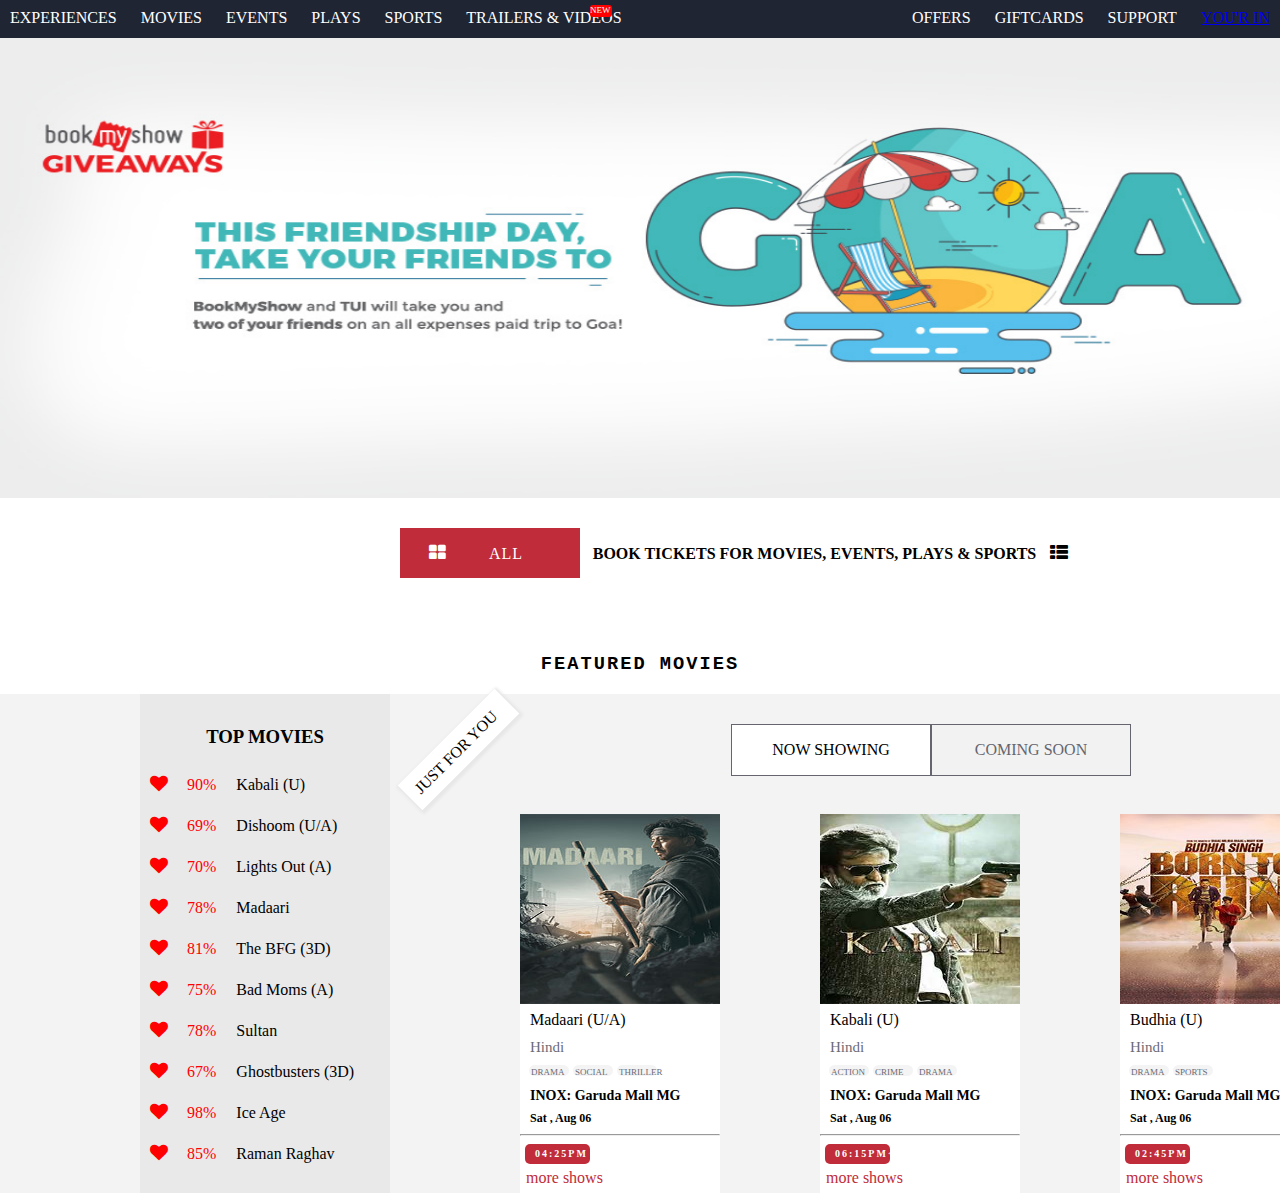
==== commit 1ea664e6: "Added custom carousel" ====
--- a/index.html
+++ b/index.html
@@ -12,7 +12,7 @@
 			document.getElementById('movieNam2').innerHTML = 'Kabali (U)';
 			document.getElementById('thirdMovieImg').src = './Images/budhia.jpg';
 			document.getElementById('movieNam3').innerHTML = 'Budhia (U)';
-		setInterval("changeCarousel()" , 3000);
+		//setInterval("changeCarousel()" , 3000);
 		}
 		var imageCount = 1;
 		function changeCarousel(){
@@ -200,7 +200,10 @@
 		</div>
 	</div>#
 	<div id="carouselDiv">
-		<img id="carouselimg" src="./Images/carousel1.jpg"/>
+		<div id="innerCarousel">
+			<img class="carouselimg" src="./Images/carousel1.jpg"/>
+			<img class="carouselimg2" src="./Images/carousel2.jpg"/>
+		</div>
 	</div>
 	<div id="allSubMenu">
 		<div id="movies_icon" class="subMenuAll" onclick="menuClicked(this)" onmouseover="AllMenuLoaded()" onmouseout="AllMenuUnloaded()">MOVIES</div>
--- a/style/style.css
+++ b/style/style.css
@@ -86,6 +86,7 @@
 #all {
 	margin : 0;
 	padding: 0;
+	overflow: hidden;
 }
 
 #rightmenu {
@@ -97,7 +98,7 @@
 }
 #topDiv{
 	background-color: #1F2533;
-	width: 1430px;
+	width: 100%;
 	height: 40px;	
 	position: fixed;
 	display: flex;
@@ -161,19 +162,71 @@
 }
 
 #carouselDiv {
-	width: 1430px;
-	height: 250px;
+	width: 2860px;
+	height: 460px;
+	overflow : hidden;
 	padding-top: 20px;
-}
-
-#carouselimg {
-	width: 1430px;
+	left: 0;
+}
+
+#innerCarousel {
+	width: 200%;
+	overflow: hidden;
+	animation-name: carousel;
+	animation-duration: 12s;
+	animation-iteration-count: infinite;
+}
+
+@keyframes carousel {
+	0% {
+		transform: translateX(0px);
+	}
+	10% {
+		transform: translateX(0px);
+	}
+	20% {
+		transform: translateX(0px);
+	}
+	30% {
+		transform: translateX(0px);
+	}
+	40% {
+		transform: translateX(0px);
+	}
+	60% {
+		transform: translateX(-1500px);
+	}
+	70% {
+		transform: translateX(-1500px);
+	}
+	80% {
+		transform: translateX(-1500px);
+	}
+	90% {
+		transform: translateX(-1500px);
+	}
+	100% {
+		transform: translateX(-1500px);
+	}
+}
+
+.carouselimg {
+	position: relative;
+	width: 26%;
 	height: 480px;
+	overflow: hidden;
+}
+
+.carouselimg2 {
+	width: 26%;
+	height: 480px;
+	position: relative;
+	z-index: 3;
 }
 
 #searchContainerDiv {
 	width: 1430px;
-	margin-top: 130px;
+	margin-top: 30px;
 	z-index: 100;
 	position: relative;
 }
@@ -289,7 +342,6 @@
     font-style: normal;
     font-weight: normal;
     text-decoration: inherit;
-/*--adjust as necessary--*/
     color: red;
     font-size: 18px;
     padding-right: 0.5em;
